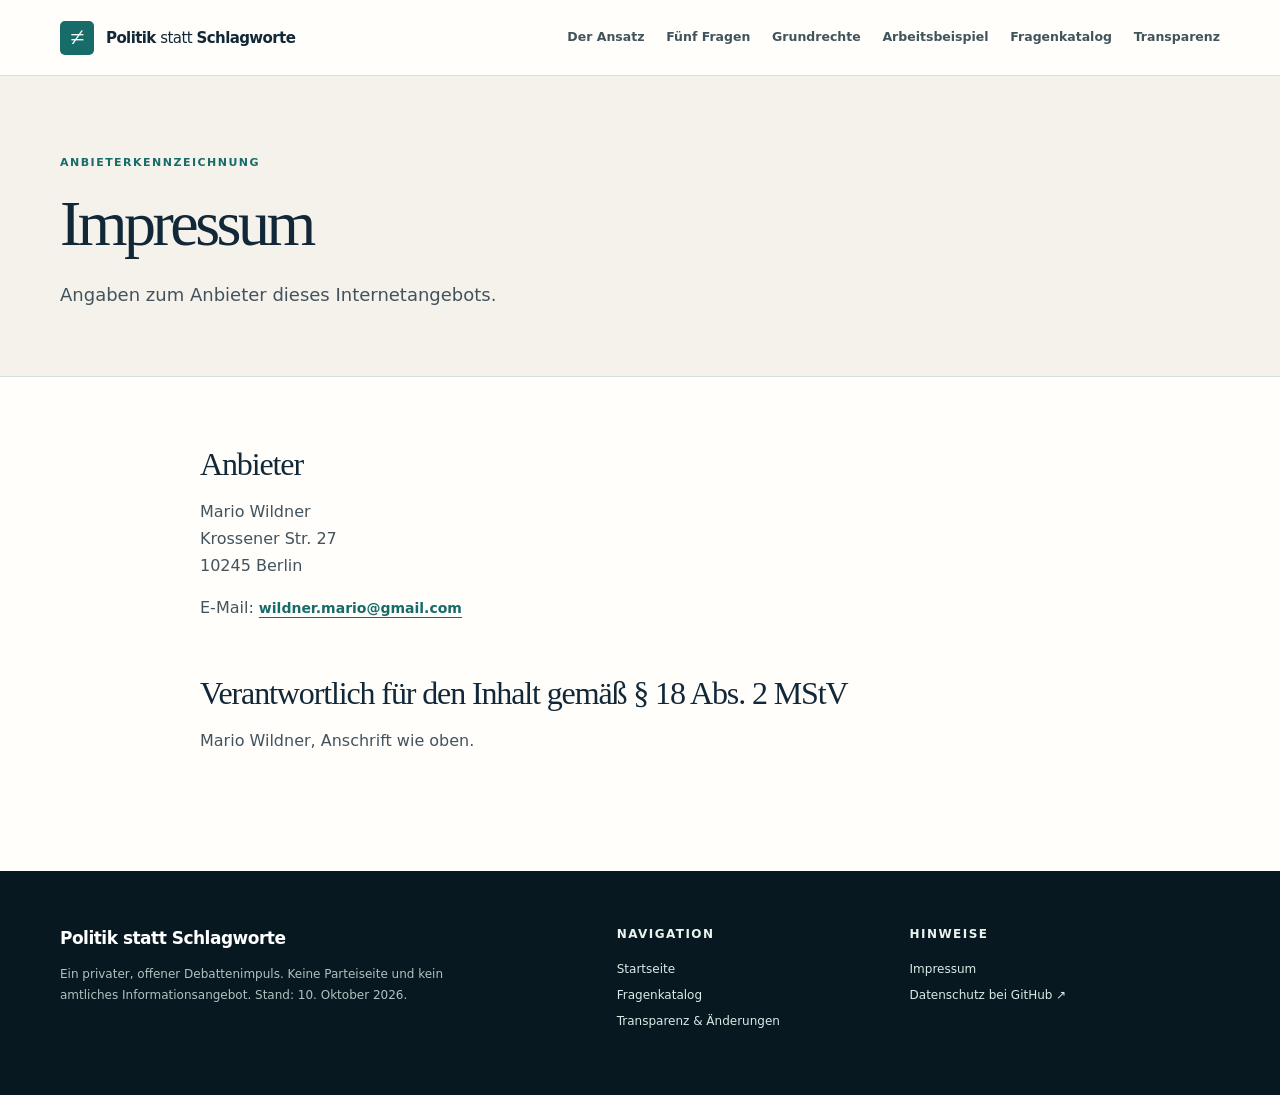
==== impressum.html @ 6a111cac "Website mit Impressum" ====
<!doctype html>
<html lang="de">
<head>
  <meta charset="utf-8">
  <meta name="viewport" content="width=device-width,initial-scale=1">
  <meta name="theme-color" content="#122838">
  <meta name="description" content="Anbieterkennzeichnung für Politik statt Schlagworte.">
  <title>Impressum · Politik statt Schlagworte</title>
  <link rel="icon" href="assets/icon.svg" type="image/svg+xml">
  <link rel="stylesheet" href="styles.css">
  <script src="site.js" defer></script>
</head>
<body>
  <a class="skip" href="#inhalt">Zum Inhalt springen</a>
  <header class="site-header"><div class="wrap header-inner"><a class="brand" href="index.html"><span class="brand-symbol" aria-hidden="true">≠</span><span>Politik <em>statt</em> Schlagworte</span></a><button class="menu-toggle" type="button" aria-expanded="false" aria-controls="hauptmenue">Menü <span aria-hidden="true">☰</span></button><nav id="hauptmenue" class="nav" aria-label="Hauptnavigation"><a href="index.html#ansatz">Der Ansatz</a><a href="index.html#fragen">Fünf Fragen</a><a href="index.html#grundrechte">Grundrechte</a><a href="index.html#beispiel">Arbeitsbeispiel</a><a href="fragen.html">Fragenkatalog</a><a href="updates.html">Transparenz</a></nav></div></header>
  <main id="inhalt">
    <section class="page-hero"><div class="wrap"><p class="kicker">ANBIETERKENNZEICHNUNG</p><h1>Impressum</h1><p>Angaben zum Anbieter dieses Internetangebots.</p></div></section>
    <section class="content-page"><div class="wrap content-wrap">
      <!-- VOR VERÖFFENTLICHUNG: Straße und Hausnummer einsetzen; Schreibweise des rechtlichen Namens prüfen. Bei Anwendbarkeit des § 5 DDG weiteren Kontaktweg und andere Pflichtangaben prüfen. -->
      <h2>Anbieter</h2>
      <p>Mario Wildner<br>Krossener Str. 27<br>10245 Berlin</p>
      <p>E-Mail: <a class="inline-link" href="mailto:wildner.mario@gmail.com">wildner.mario@gmail.com</a></p>
      <h2>Verantwortlich für den Inhalt gemäß § 18 Abs. 2 MStV</h2>
      <p>Mario Wildner, Anschrift wie oben.</p>
    </div></section>
  </main>
  <footer class="site-footer"><div class="wrap footer-grid"><div><span class="footer-brand">Politik statt Schlagworte</span><p>Ein privater, offener Debattenimpuls. Keine Parteiseite und kein amtliches Informationsangebot. Stand: 10. Oktober 2026.</p></div><div><p class="footer-heading">Navigation</p><a href="index.html">Startseite</a><a href="fragen.html">Fragenkatalog</a><a href="updates.html">Transparenz &amp; Änderungen</a></div><div><p class="footer-heading">Hinweise</p><a href="impressum.html" aria-current="page">Impressum</a><a href="https://docs.github.com/en/site-policy/privacy-policies/github-general-privacy-statement" target="_blank" rel="noopener noreferrer">Datenschutz bei GitHub ↗</a></div></div></footer>
</body>
</html>
---- styles.css ----
/* Politik statt Schlagworte · statisches, zugängliches Layout ohne externe Assets */
:root{--ink:#122838;--ink-soft:#43535e;--teal:#176c69;--copper:#9a5b34;--cream:#f4f2ea;--paper:#fffefa;--line:#d7dfdc;--night:#102a38;--night-2:#0b202c;--focus:#d07732;--max:1160px}
*{box-sizing:border-box}[hidden]{display:none!important}
html{scroll-behavior:smooth;scroll-padding-top:92px}
body{margin:0;color:var(--ink);background:var(--paper);font-family:Inter,ui-sans-serif,system-ui,-apple-system,BlinkMacSystemFont,"Segoe UI",sans-serif;font-size:16px;line-height:1.67;-webkit-font-smoothing:antialiased}
a{color:inherit;text-underline-offset:4px}a:focus-visible,button:focus-visible{outline:3px solid var(--focus);outline-offset:4px}button{font:inherit}.wrap{width:min(var(--max),calc(100% - 56px));margin-inline:auto}.skip{position:absolute;z-index:100;top:-100px;left:20px;background:var(--paper);color:var(--ink);padding:10px 15px}.skip:focus{top:15px}
.site-header{position:sticky;top:0;z-index:50;background:rgba(255,254,250,.96);border-bottom:1px solid var(--line);backdrop-filter:blur(12px)}.header-inner{min-height:75px;display:flex;align-items:center;justify-content:space-between;gap:26px}.brand{display:flex;align-items:center;gap:12px;white-space:nowrap;text-decoration:none;font-size:15px;font-weight:800;letter-spacing:-.04em;line-height:1.2}.brand em{font-style:normal;font-weight:500}.brand-symbol{height:34px;width:34px;display:grid;place-items:center;background:var(--teal);color:white;border-radius:5px;font-family:Georgia,serif;font-size:26px;font-weight:500;line-height:1}.nav{display:flex;align-items:center;gap:clamp(13px,1.7vw,26px)}.nav a{font-size:12.5px;text-decoration:none;font-weight:650;color:#41545c;white-space:nowrap}.nav a:hover,.nav a[aria-current=page]{color:var(--teal)}.menu-toggle{display:none;border:1px solid var(--line);background:var(--paper);color:var(--ink);padding:7px 11px;border-radius:6px;font-weight:700;font-size:13px}
.hero{background:var(--cream);overflow:hidden;border-bottom:1px solid var(--line)}.hero-grid{display:grid;grid-template-columns:minmax(0,1.35fr) minmax(280px,.65fr);gap:clamp(32px,5vw,76px);align-items:center;min-height:630px;padding-block:82px 88px}.eyebrow,.kicker,.small-label{font-size:11px;line-height:1.3;font-weight:800;letter-spacing:.135em;color:var(--teal);text-transform:uppercase}.eyebrow{display:flex;align-items:center;gap:12px;margin:0 0 32px}.eyebrow-line{height:2px;width:35px;background:var(--copper);display:inline-block}.hero h1{font-family:Georgia,"Times New Roman",serif;font-weight:500;font-size:clamp(43px,5.5vw,74px);line-height:1.07;letter-spacing:-.055em;margin:0 0 28px;max-width:840px}.hero h1 span{color:var(--teal)}.hero-lead{font-size:clamp(18px,1.8vw,23px);line-height:1.5;max-width:680px;margin:0 0 18px;letter-spacing:-.02em}.hero-note{color:var(--ink-soft);max-width:640px;margin:0 0 30px;font-size:15px}.actions{display:flex;gap:11px;flex-wrap:wrap}.button{display:inline-flex;justify-content:center;align-items:center;gap:22px;text-decoration:none;padding:13px 19px;border-radius:4px;font-weight:750;line-height:1.2;font-size:13px;min-height:48px;transition:transform .2s ease,background-color .2s ease}.button:hover{transform:translateY(-2px)}.button.primary{background:var(--ink);color:white}.button.primary:hover{background:var(--teal)}.button.secondary{border:1px solid #9aaba9;color:var(--ink);background:transparent}.button.secondary:hover{background:white}.hero-art{height:430px;position:relative;background:var(--night);border-radius:2px;box-shadow:18px 18px 0 #e4e2d8;overflow:hidden;color:white}.hero-art::before{content:"";position:absolute;inset:0;background-image:radial-gradient(rgba(239,238,229,.16) 1px,transparent 1px);background-size:25px 25px;mask-image:linear-gradient(100deg,transparent 5%,black 80%)}.hero-art::after{content:"";position:absolute;width:200px;height:200px;border:1px solid rgba(255,255,255,.2);border-radius:50%;top:40px;right:-105px}.art-label{position:absolute;left:28px;top:29px;font-weight:750;letter-spacing:.15em;font-size:9px;color:#b8d5cc}.art-word{font-family:Georgia,serif;position:absolute;left:29px;bottom:57px;font-size:clamp(46px,5vw,67px);font-weight:400;letter-spacing:-.06em;line-height:1.02}.art-index{position:absolute;left:31px;bottom:23px;font-size:10px;letter-spacing:.15em;color:#b8d5cc}.art-line{position:absolute;right:28px;background:#9bbcb5;height:1px;transform-origin:right center;opacity:.8}.line-1{width:70%;top:33%;transform:rotate(-24deg)}.line-2{width:51%;top:45%;transform:rotate(-24deg)}.line-3{width:32%;top:57%;transform:rotate(-24deg)}
.section{padding:96px 0}.section-white{background:var(--paper)}.section-cream{background:var(--cream)}.section-heading{max-width:745px;margin-bottom:41px}.kicker{margin:0 0 17px}.section h2,.closing h2{font-family:Georgia,"Times New Roman",serif;font-size:clamp(34px,4.25vw,56px);font-weight:500;line-height:1.15;letter-spacing:-.045em;margin:0 0 20px}.section-heading>p:last-child{font-size:18px;color:var(--ink-soft);margin:0;max-width:730px;line-height:1.6}.three-cards{display:grid;grid-template-columns:repeat(3,1fr);gap:17px}.principle{border:1px solid var(--line);background:#fff;padding:28px;min-height:242px}.card-number{font-size:12px;color:var(--copper);font-weight:850;letter-spacing:.13em}.principle h3,.role-grid h3{font-size:20px;letter-spacing:-.03em;line-height:1.25;margin:26px 0 12px}.principle p,.role-grid p{color:var(--ink-soft);font-size:14px;line-height:1.7;margin:0}.statement{display:flex;gap:20px;align-items:start;max-width:875px;margin:62px 0 0;padding:25px 0 0;border-top:1px solid var(--line)}.statement-mark{font-family:Georgia,serif;font-size:60px;color:var(--teal);line-height:.8}.statement p{font-family:Georgia,serif;font-size:clamp(20px,2.2vw,28px);line-height:1.4;letter-spacing:-.025em;margin:0}.statement strong{font-weight:700}
.questions{list-style:none;margin:0 0 25px;padding:0;border-top:1px solid #b9c9c3}.questions li{display:grid;grid-template-columns:64px minmax(0,1fr) 40px;gap:18px;padding:22px 4px;border-bottom:1px solid #b9c9c3}.question-num{font-size:14px;font-weight:800;color:var(--teal);padding-top:3px}.questions h3{font-size:20px;margin:0 0 3px;letter-spacing:-.025em;line-height:1.25}.questions p{margin:0;color:var(--ink-soft);font-size:14px}.question-arrow{color:var(--teal);font-size:21px;justify-self:end}.inline-link{display:inline-flex;align-items:center;gap:8px;color:var(--teal);font-weight:750;text-decoration-thickness:1px;font-size:14px}.inline-link:hover{color:var(--ink)}
.split-layout{display:grid;grid-template-columns:1.12fr .88fr;gap:clamp(34px,7vw,100px);align-items:center}.split-layout>div:first-child p:not(.kicker){color:var(--ink-soft);font-size:17px;line-height:1.65;max-width:630px}.process-card{padding:32px;background:#eaf1ed;border-left:4px solid var(--teal)}.process-card .small-label{margin:0 0 23px}.process-card ol{list-style:none;padding:0;margin:0;counter-reset:step}.process-card li{display:grid;grid-template-columns:120px 1fr;gap:12px;padding:14px 0;border-top:1px solid #c6d8d0;font-size:14px;line-height:1.45}.process-card li strong{color:var(--ink)}.process-card li span{color:var(--ink-soft)}
.rights-section{background:var(--night);color:white}.rights-grid{display:grid;grid-template-columns:1fr 1fr;gap:80px;align-items:center}.rights-section .kicker.light,.closing .kicker.light{color:#8fd0be}.rights-section h2{color:white}.rights-section p:not(.kicker){color:#d6e2e0;max-width:570px;font-size:17px}.on-dark{background:#e3ebdc;color:var(--night);margin-top:20px}.on-dark:hover{background:white}.rights-list{border-top:1px solid #5b737a}.rights-list p{font-size:15px!important;color:#e5eeec!important;display:flex;gap:18px;align-items:baseline;margin:0;padding:18px 0;border-bottom:1px solid #5b737a}.rights-list p span{color:#91d2c4;font-size:12px;font-weight:800;flex:0 0 23px}.rights-source{display:inline-block;color:#c9eee2;font-size:12px;margin-top:17px;text-underline-offset:4px}
.downloads{display:grid;grid-template-columns:1fr 1fr;gap:20px}.download-card{border:1px solid var(--line);background:white;padding:30px;min-height:276px;display:flex;flex-direction:column}.file-badge{width:max-content;display:flex;align-items:center;gap:10px;border:1px solid #a8c6be;color:var(--teal);font-size:11px;font-weight:850;letter-spacing:.08em;padding:6px 9px}.file-badge span{border-left:1px solid #a8c6be;padding-left:10px;color:var(--ink-soft)}.download-card h3{font-family:Georgia,serif;font-size:27px;letter-spacing:-.03em;font-weight:500;margin:19px 0 7px}.download-card p{color:var(--ink-soft);font-size:14px;line-height:1.6;margin:0 0 22px}.download-link{font-weight:750;font-size:14px;color:var(--teal);margin-top:auto}.download-link span{margin-left:8px}.note{margin:25px 0 0;color:var(--ink-soft);font-size:13px;line-height:1.65;border-left:3px solid var(--copper);padding-left:17px;max-width:890px}.role-grid{display:grid;grid-template-columns:repeat(3,1fr);gap:35px;border-top:1px solid var(--line);padding-top:23px}.role-grid article{padding-right:15px}.role-grid h3{margin:0 0 12px}
.transparency-section{background:#e9efeb}.transparency-grid{display:grid;grid-template-columns:1.3fr .7fr;gap:65px;align-items:center}.transparency-section p:not(.kicker){max-width:700px;color:var(--ink-soft)}.link-row{display:flex;flex-wrap:wrap;gap:20px;margin-top:22px}.transparency-stamp{background:#dbe9e3;border:1px solid #c0d5cb;min-height:300px;padding:29px;display:flex;flex-direction:column;justify-content:space-between;color:var(--teal)}.transparency-stamp span,.transparency-stamp small{font-size:11px;font-weight:800;letter-spacing:.13em}.transparency-stamp strong{font-family:Georgia,serif;font-size:clamp(30px,3.5vw,46px);font-weight:500;line-height:1.12;letter-spacing:-.05em}
.closing{background:var(--night-2);color:white;padding:80px 0 84px}.closing-inner{max-width:900px}.closing h2{color:white;font-size:clamp(40px,5vw,63px)}.closing p:not(.kicker){font-size:18px;color:#d8e5e3;max-width:740px;margin:0 0 25px}.closing-button{background:white;color:var(--night)}.closing-button:hover{background:#dcebe6}
.site-footer{background:#071821;color:#c1d1d0;padding:53px 0 58px}.footer-grid{display:grid;grid-template-columns:1.6fr .75fr 1fr;gap:60px}.footer-brand{display:block;color:white;font-size:17px;font-weight:800;letter-spacing:-.03em;margin-bottom:12px}.site-footer p{margin:0;color:#afc2c0;font-size:12px;line-height:1.7;max-width:390px}.footer-heading{color:#eaf3ed!important;font-weight:800;text-transform:uppercase;letter-spacing:.12em;margin-bottom:14px!important}.site-footer a{display:block;width:max-content;max-width:100%;font-size:12px;color:#dbeae7;text-decoration:none;margin:6px 0}.site-footer a:hover{text-decoration:underline}
/* Unterseiten */
.page-hero{background:var(--cream);padding:80px 0 66px;border-bottom:1px solid var(--line)}.page-hero .kicker{margin-bottom:19px}.page-hero h1{font-family:Georgia,serif;font-weight:500;font-size:clamp(42px,5vw,66px);letter-spacing:-.055em;line-height:1.1;max-width:850px;margin:0 0 20px}.page-hero p:last-child{font-size:18px;max-width:740px;color:var(--ink-soft);margin:0}.content-page{padding:68px 0 100px}.content-wrap{max-width:880px}.content-page h2{font-family:Georgia,serif;font-size:32px;font-weight:500;letter-spacing:-.035em;margin:52px 0 14px;line-height:1.2}.content-page h2:first-child{margin-top:0}.content-page h3{font-size:18px;margin:28px 0 8px}.content-page p{font-size:16px;color:var(--ink-soft)}.content-page ul{padding-left:22px;color:var(--ink-soft)}.content-page li{margin:10px 0}.guide-list{list-style:none;padding:0!important;margin:28px 0 0}.guide-list li{display:grid;grid-template-columns:42px 1fr;gap:13px;margin:0!important;padding:22px 0;border-top:1px solid var(--line)}.guide-list li:last-child{border-bottom:1px solid var(--line)}.guide-list li span{color:var(--teal);font-size:13px;font-weight:800}.guide-list li p{margin:0}.callout{padding:25px 27px;background:var(--cream);border-left:4px solid var(--teal);margin:35px 0}.callout p{margin:0;color:var(--ink)}.copy-box{background:var(--night);color:white;padding:24px 27px;margin-top:38px}.copy-box p{color:#e3eeec;margin:0 0 14px}.copy-button{border:1px solid #a9d1c6;background:transparent;color:white;padding:9px 14px;cursor:pointer;border-radius:4px;font-weight:700}.copy-button:hover{background:#215360}.version-entry{border-top:1px solid var(--line);padding:23px 0}.version-entry:last-child{border-bottom:1px solid var(--line)}.version-entry time{color:var(--teal);font-size:12px;font-weight:800}.version-entry h3{margin:4px 0 5px}.version-entry p{margin:0}.detail-links{display:flex;gap:13px;flex-wrap:wrap;margin-top:26px}
@media(max-width:1020px){.nav{gap:12px}.nav a{font-size:11px}.hero-grid{grid-template-columns:1fr 310px;min-height:580px}.hero-art{height:380px}.rights-grid{gap:45px}.footer-grid{gap:26px}}
@media(max-width:780px){html{scroll-padding-top:76px}.wrap{width:min(var(--max),calc(100% - 36px))}.header-inner{min-height:66px}.menu-toggle{display:block}.nav{display:none;position:absolute;top:66px;left:0;right:0;padding:14px 18px 20px;background:var(--paper);border-bottom:1px solid var(--line);box-shadow:0 8px 15px rgba(0,0,0,.08);flex-direction:column;align-items:stretch;gap:0}.nav.open{display:flex}.nav a{padding:10px 3px;font-size:14px}.hero-grid{display:block;padding-block:60px 66px;min-height:auto}.hero-art{height:260px;margin-top:50px;box-shadow:10px 10px 0 #e4e2d8}.art-word{font-size:48px;left:24px;bottom:45px}.art-label{left:24px}.art-index{left:25px;bottom:16px}.section{padding:69px 0}.three-cards,.downloads,.role-grid,.rights-grid,.split-layout,.transparency-grid{grid-template-columns:1fr;gap:16px}.principle{min-height:0}.principle h3{margin-top:16px}.statement{margin-top:38px}.split-layout{gap:30px}.rights-grid{gap:30px}.role-grid{padding-top:4px;gap:26px}.role-grid article{border-top:1px solid var(--line);padding-top:17px}.transparency-stamp{min-height:230px;margin-top:22px}.footer-grid{grid-template-columns:1fr 1fr;gap:30px}.footer-grid>div:first-child{grid-column:1/-1}.closing{padding-block:65px}.page-hero{padding:59px 0}.content-page{padding:50px 0 80px}}
@media(max-width:490px){.brand{font-size:13px;gap:8px}.brand-symbol{height:30px;width:30px;font-size:22px}.hero h1{font-size:41px}.hero-lead{font-size:18px}.hero-art{height:230px}.actions{align-items:stretch}.actions .button{width:100%}.questions li{grid-template-columns:32px 1fr;gap:12px}.question-arrow{display:none}.questions h3{font-size:17px}.process-card{padding:23px}.process-card li{grid-template-columns:1fr;gap:1px}.download-card{padding:24px}.footer-grid{grid-template-columns:1fr}.footer-grid>div:first-child{grid-column:auto}.rights-list p{gap:10px}.page-hero h1{font-size:41px}}
@media(prefers-reduced-motion:reduce){html{scroll-behavior:auto}.button{transition:none}}
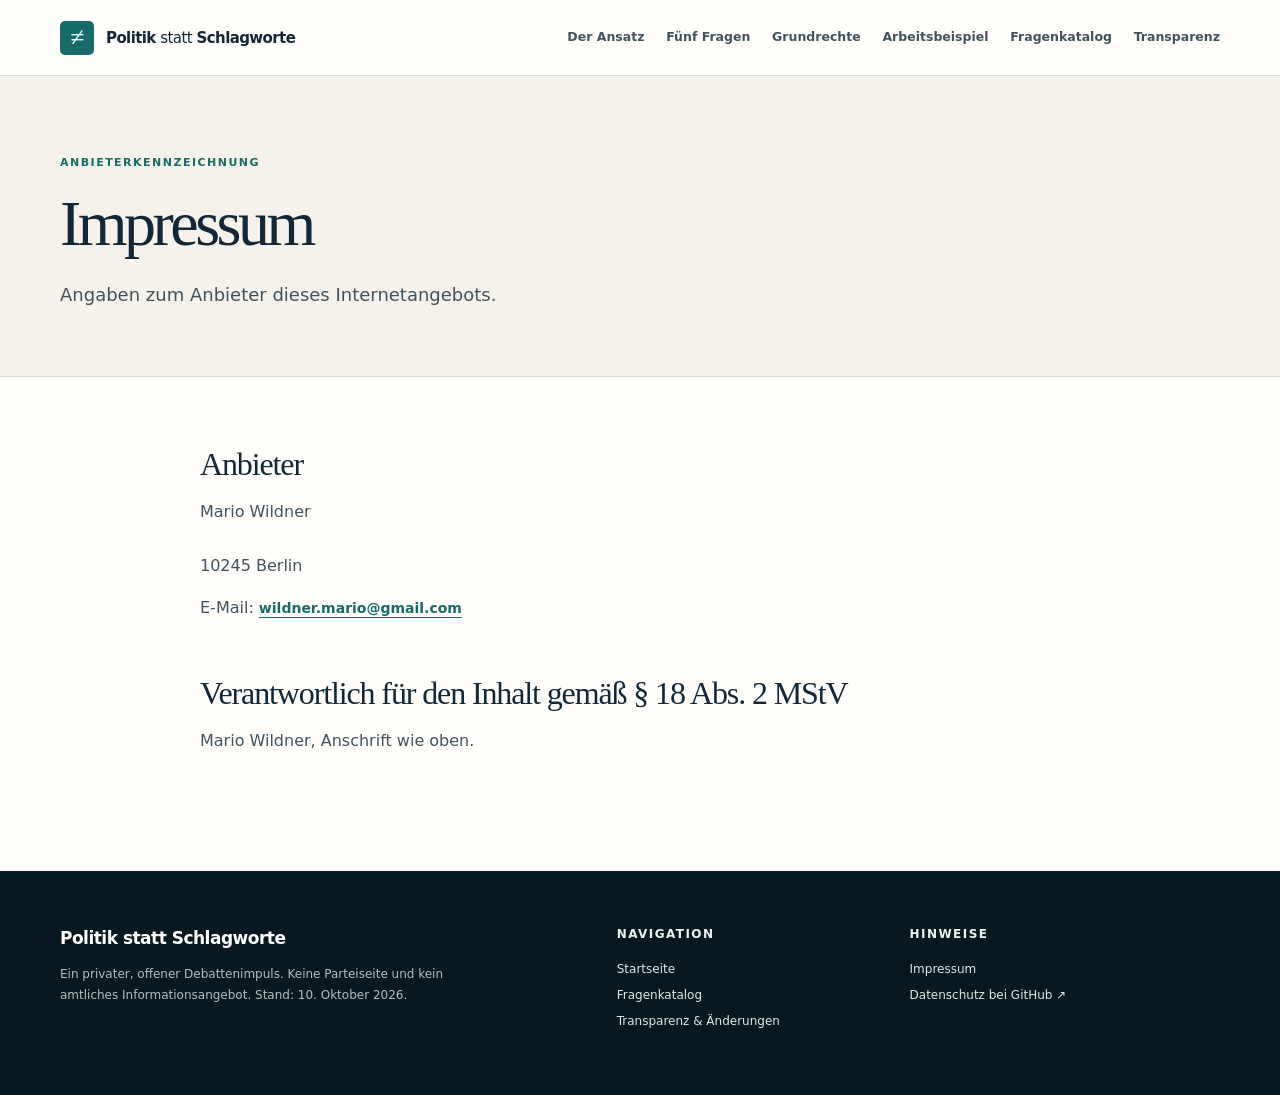
==== commit 97b8aac6: "Update impressum.html Zum Schiutz entfernt" ====
--- a/impressum.html
+++ b/impressum.html
@@ -18,7 +18,7 @@
     <section class="content-page"><div class="wrap content-wrap">
       <!-- VOR VERÖFFENTLICHUNG: Straße und Hausnummer einsetzen; Schreibweise des rechtlichen Namens prüfen. Bei Anwendbarkeit des § 5 DDG weiteren Kontaktweg und andere Pflichtangaben prüfen. -->
       <h2>Anbieter</h2>
-      <p>Mario Wildner<br>Krossener Str. 27<br>10245 Berlin</p>
+      <p>Mario Wildner<br><br>10245 Berlin</p>
       <p>E-Mail: <a class="inline-link" href="mailto:wildner.mario@gmail.com">wildner.mario@gmail.com</a></p>
       <h2>Verantwortlich für den Inhalt gemäß § 18 Abs. 2 MStV</h2>
       <p>Mario Wildner, Anschrift wie oben.</p>
